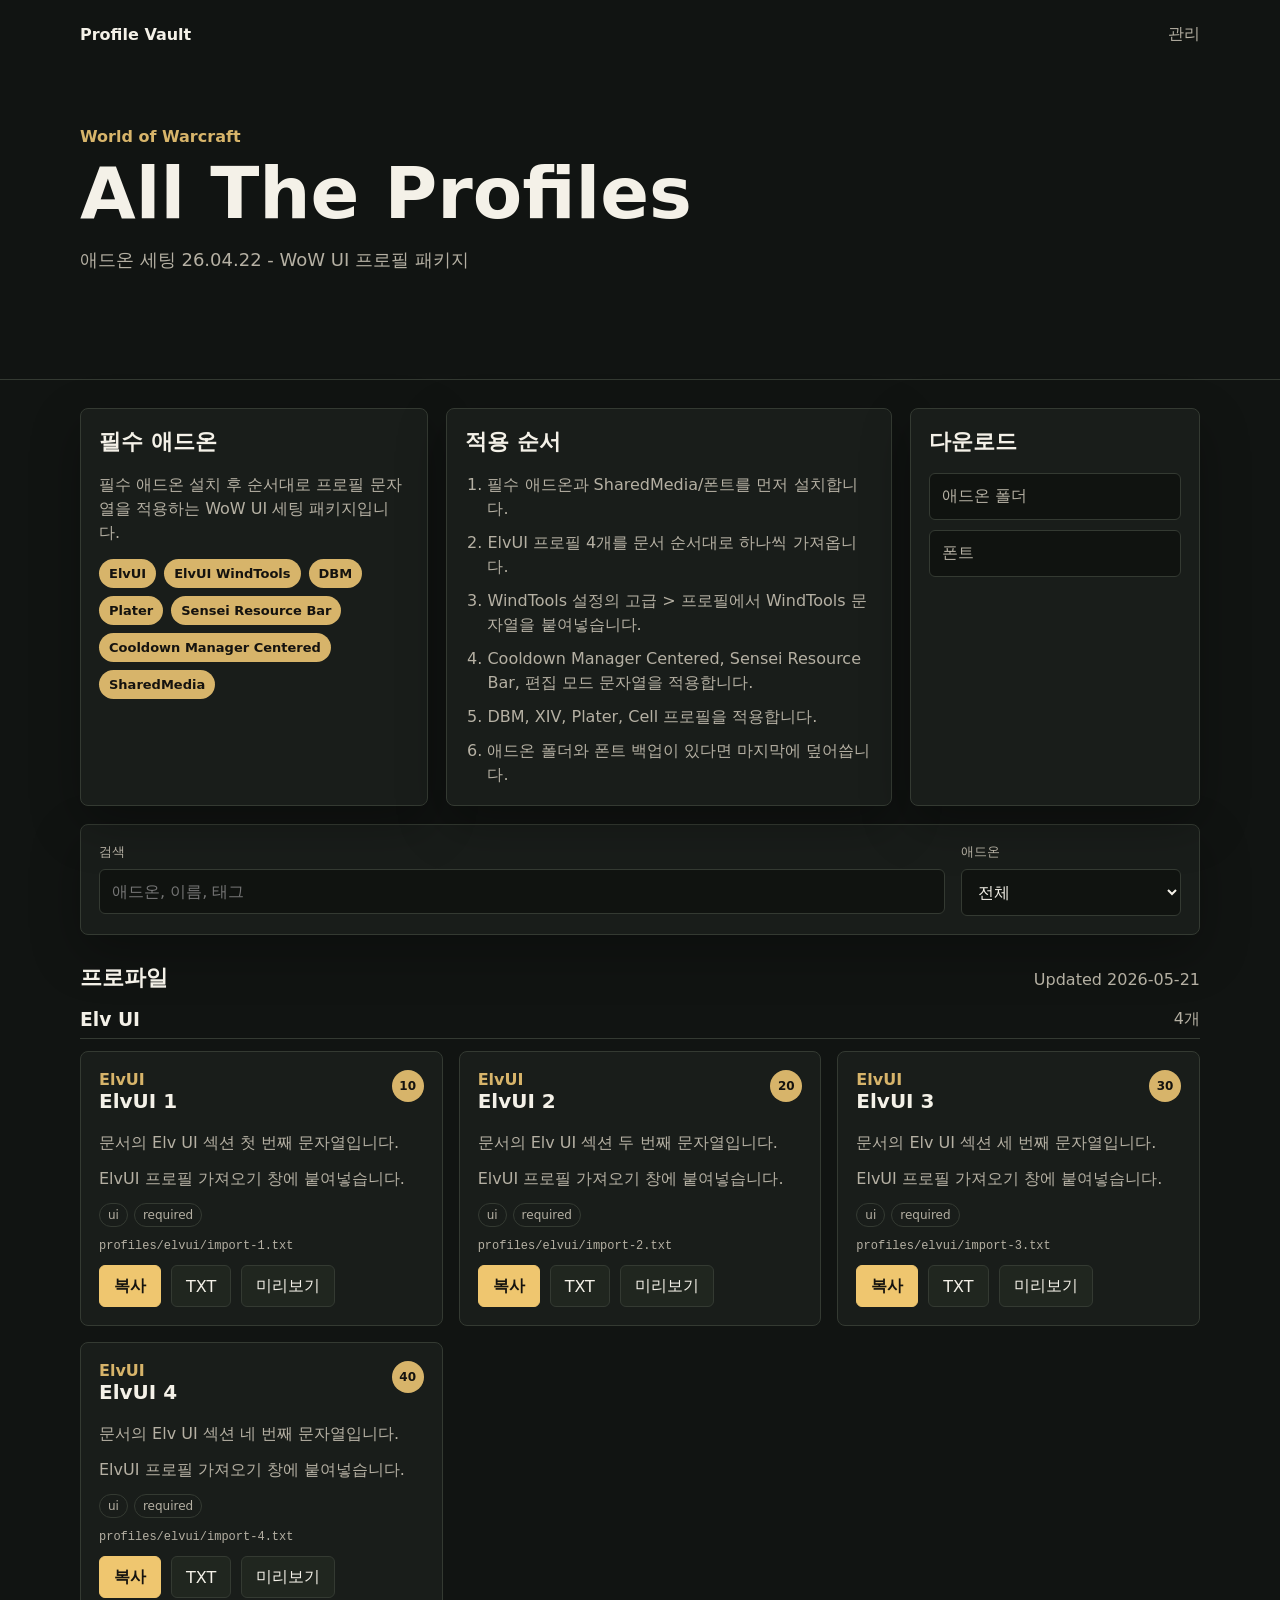
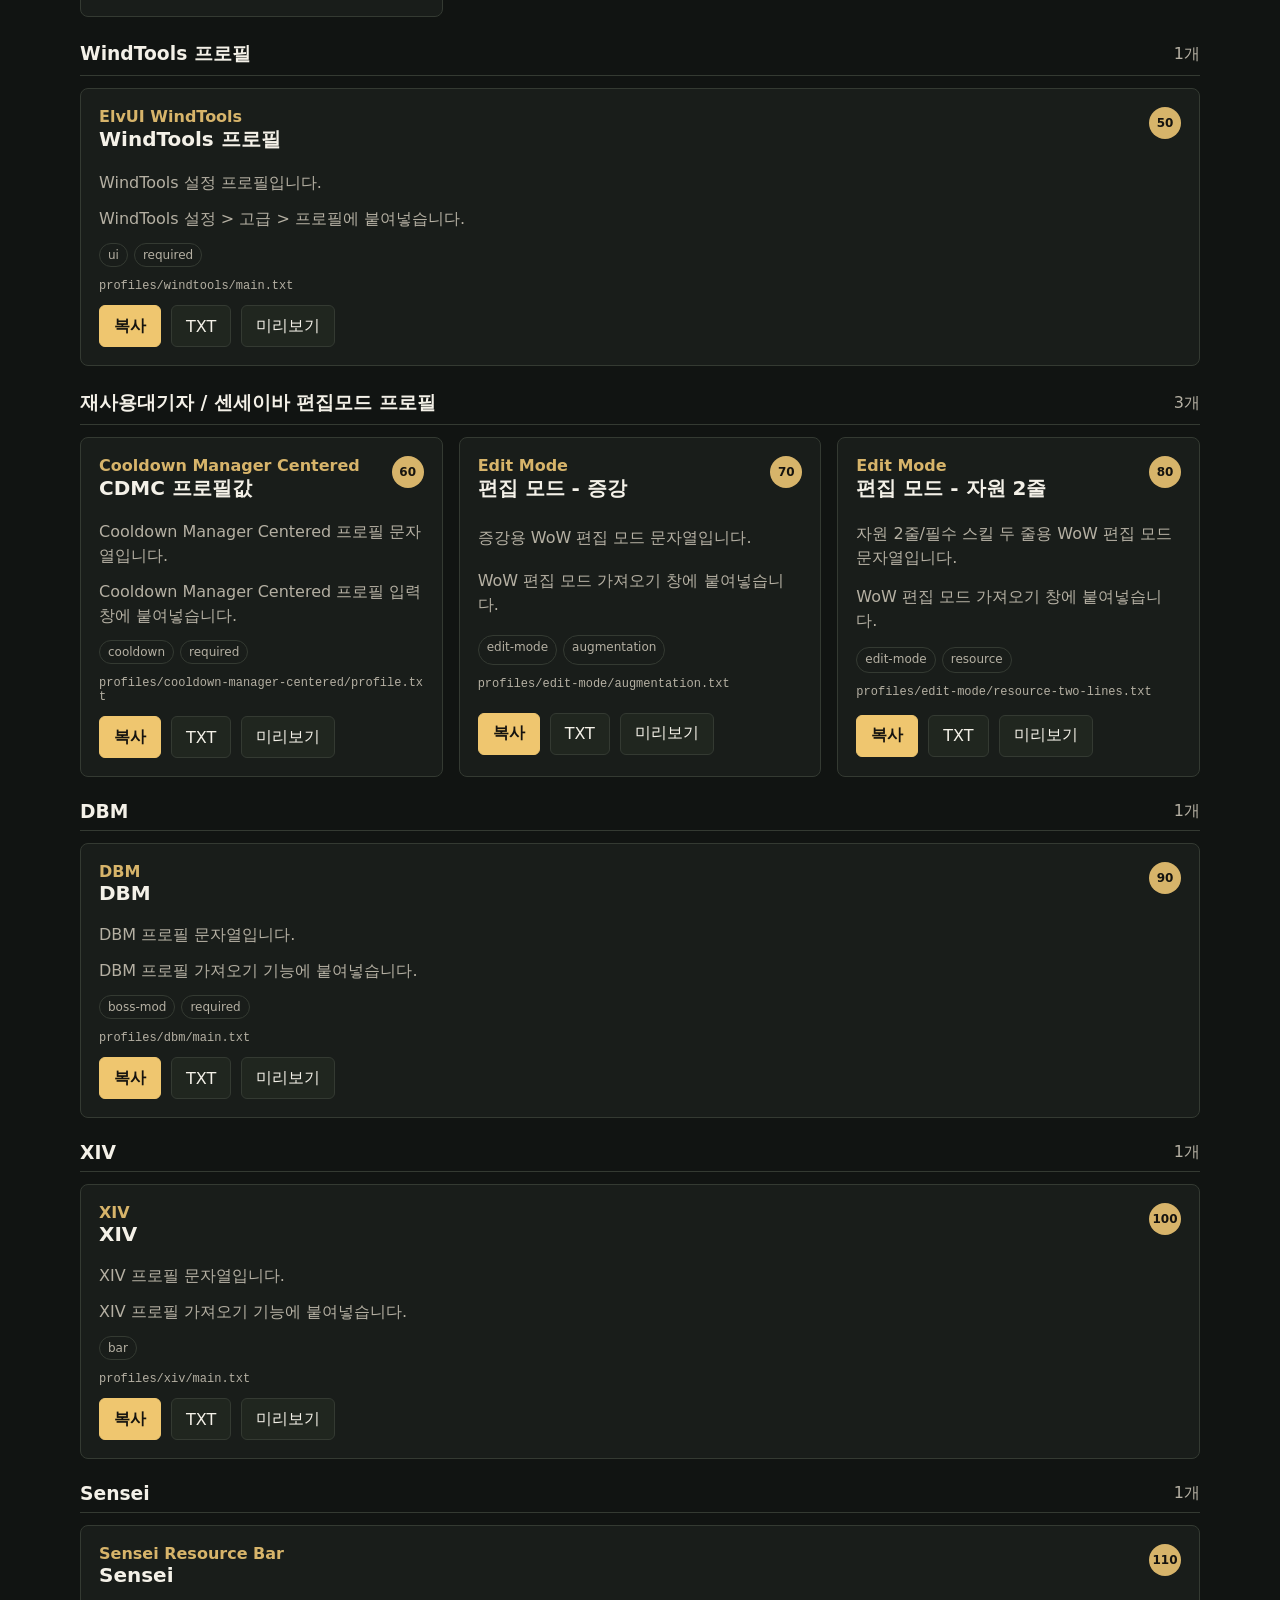
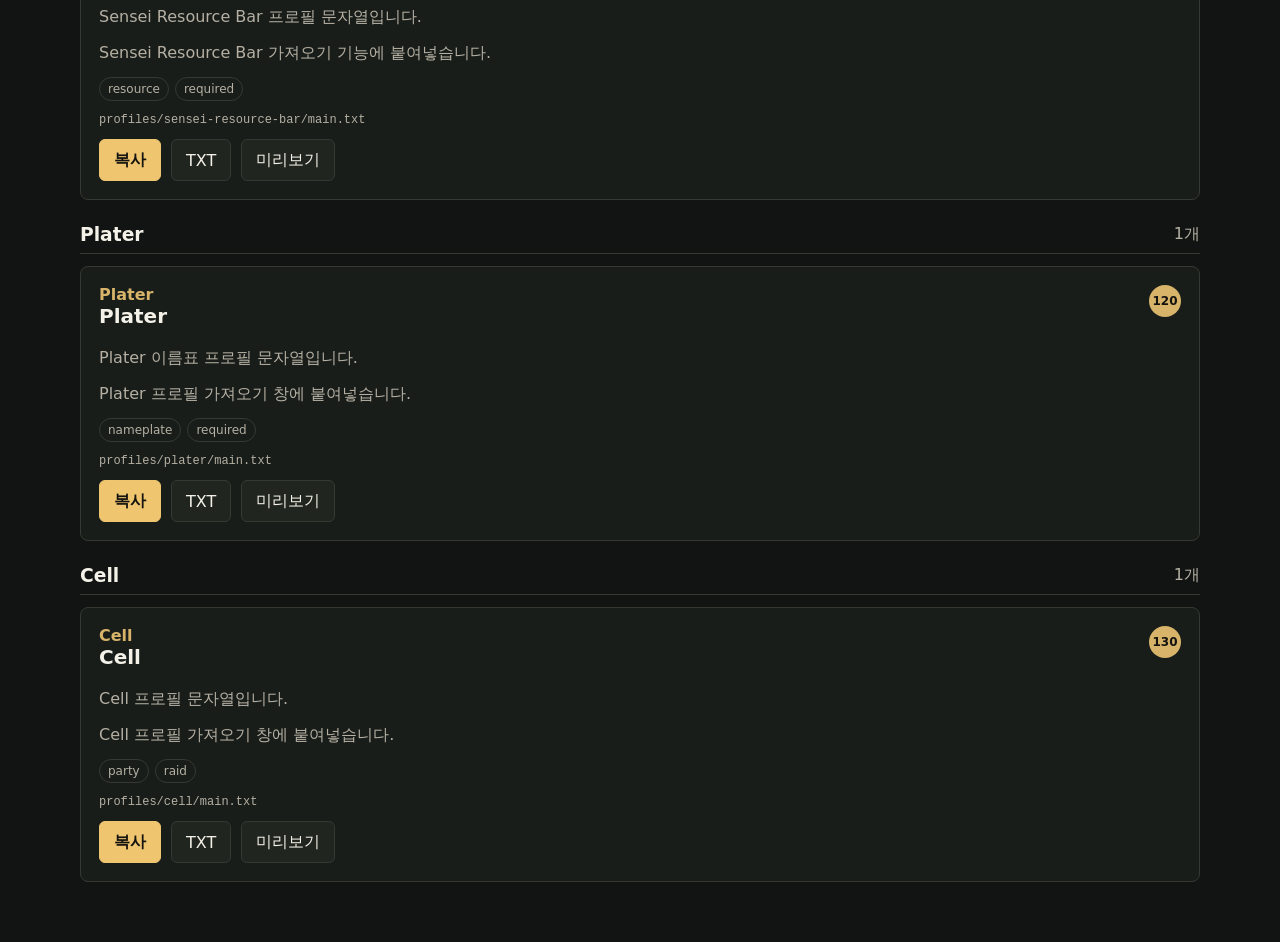
==== docs/index.html @ 1c7e0893 "Split-public-site-and-admin" ====
<!doctype html>
<html lang="ko">
  <head>
    <meta charset="utf-8">
    <meta name="viewport" content="width=device-width, initial-scale=1">
    <title>WoW Addon Profile Vault</title>
    <link rel="stylesheet" href="assets/styles.css">
    <script defer src="assets/app.js"></script>
  </head>
  <body>
    <header class="site-header">
      <nav class="topbar" aria-label="주요 메뉴">
        <a class="brand" href="index.html">Profile Vault</a>
        <a class="nav-link" href="admin.html">관리</a>
      </nav>
      <section class="hero">
        <div>
          <p class="eyebrow">World of Warcraft</p>
          <h1 id="site-title">애드온 프로파일 보관함</h1>
          <p id="site-subtitle">ElvUI, Details!, DBM, 편집 모드 프로파일을 한곳에서 복사하세요.</p>
        </div>
        <a id="download-link" class="button primary hidden" href="#" target="_blank" rel="noreferrer">백업 다운로드</a>
      </section>
    </header>

    <main class="layout">
      <section class="setup-overview">
        <div class="overview-block">
          <div class="section-heading">
            <h2>필수 애드온</h2>
          </div>
          <p id="package-summary" class="overview-copy"></p>
          <div id="required-addons" class="pill-list"></div>
        </div>
        <div class="overview-block">
          <div class="section-heading">
            <h2>적용 순서</h2>
          </div>
          <ol id="apply-order" class="step-list"></ol>
        </div>
        <div class="overview-block">
          <div class="section-heading">
            <h2>다운로드</h2>
          </div>
          <div id="resource-links" class="resource-list"></div>
        </div>
      </section>

      <section class="toolbar" aria-label="검색 및 필터">
        <label class="search-field">
          <span>검색</span>
          <input id="search-input" type="search" placeholder="애드온, 이름, 태그">
        </label>
        <label class="select-field">
          <span>애드온</span>
          <select id="addon-filter">
            <option value="">전체</option>
          </select>
        </label>
      </section>

      <section>
        <div class="section-heading">
          <h2>프로파일</h2>
          <p id="updated-at"></p>
        </div>
        <div id="profile-list" class="profile-grid"></div>
        <p id="empty-state" class="empty hidden">조건에 맞는 프로파일이 없습니다.</p>
      </section>
    </main>
  </body>
</html>
---- docs/assets/styles.css ----
:root {
  color-scheme: dark;
  --bg: #111412;
  --panel: #191d1a;
  --panel-strong: #20261f;
  --text: #f4f1e8;
  --muted: #b5b0a3;
  --line: #343a32;
  --accent: #d7b46a;
  --accent-strong: #efc66f;
  --danger: #e16f5f;
  --shadow: 0 18px 50px rgba(0, 0, 0, 0.28);
  font-family: Inter, ui-sans-serif, system-ui, -apple-system, BlinkMacSystemFont, "Segoe UI", sans-serif;
}

* {
  box-sizing: border-box;
}

body {
  margin: 0;
  background: var(--bg);
  color: var(--text);
}

a {
  color: inherit;
}

button,
input,
select,
textarea {
  font: inherit;
}

.site-header {
  min-height: 380px;
  background:
    linear-gradient(90deg, rgba(17, 20, 18, 0.92), rgba(17, 20, 18, 0.5)),
    url("https://images.unsplash.com/photo-1511512578047-dfb367046420?auto=format&fit=crop&w=1800&q=80");
  background-position: center;
  background-size: cover;
  border-bottom: 1px solid var(--line);
}

.site-header.compact {
  min-height: 270px;
}

.topbar,
.hero,
.layout {
  width: min(1120px, calc(100% - 32px));
  margin: 0 auto;
}

.topbar {
  height: 68px;
  display: flex;
  align-items: center;
  justify-content: space-between;
}

.brand {
  font-weight: 800;
  text-decoration: none;
  letter-spacing: 0;
}

.nav-link {
  color: var(--muted);
  text-decoration: none;
}

.hero {
  min-height: 300px;
  display: flex;
  align-items: center;
  justify-content: space-between;
  gap: 24px;
  padding-bottom: 34px;
}

.compact .hero {
  min-height: 190px;
}

.eyebrow {
  color: var(--accent);
  font-weight: 700;
  margin: 0 0 12px;
}

h1,
h2,
p {
  margin-top: 0;
}

h1 {
  max-width: 760px;
  font-size: clamp(38px, 6vw, 72px);
  line-height: 0.98;
  margin-bottom: 18px;
}

h2 {
  font-size: 22px;
  margin-bottom: 0;
}

h3,
h4 {
  margin-top: 0;
}

.hero p:not(.eyebrow) {
  max-width: 680px;
  color: var(--muted);
  font-size: 18px;
  line-height: 1.6;
  margin-bottom: 0;
}

.layout {
  padding: 28px 0 60px;
}

.toolbar,
.panel {
  background: var(--panel);
  border: 1px solid var(--line);
  border-radius: 8px;
  box-shadow: var(--shadow);
}

.setup-overview {
  display: grid;
  grid-template-columns: minmax(0, 0.9fr) minmax(0, 1.15fr) minmax(0, 0.75fr);
  gap: 18px;
  margin-bottom: 18px;
}

.overview-block {
  background: var(--panel);
  border: 1px solid var(--line);
  border-radius: 8px;
  padding: 18px;
  box-shadow: var(--shadow);
}

.pill-list {
  display: flex;
  flex-wrap: wrap;
  gap: 8px;
}

.overview-copy {
  color: var(--muted);
  line-height: 1.5;
  margin-bottom: 14px;
}

.pill {
  color: #15130f;
  background: var(--accent);
  border-radius: 999px;
  padding: 7px 10px;
  font-size: 13px;
  font-weight: 800;
}

.step-list {
  display: grid;
  gap: 10px;
  margin: 0;
  padding-left: 22px;
  color: var(--muted);
  line-height: 1.5;
}

.resource-list {
  display: grid;
  gap: 10px;
}

.resource-item {
  display: flex;
  align-items: center;
  justify-content: space-between;
  gap: 12px;
  color: var(--text);
  background: #101310;
  border: 1px solid var(--line);
  border-radius: 6px;
  padding: 12px;
  text-decoration: none;
}

.resource-item.disabled {
  color: var(--muted);
}

.resource-item small {
  color: var(--muted);
}

.toolbar {
  display: grid;
  grid-template-columns: 1fr 220px;
  gap: 16px;
  padding: 18px;
  margin-bottom: 28px;
}

label span {
  display: block;
  color: var(--muted);
  font-size: 13px;
  margin-bottom: 8px;
}

input,
select,
textarea {
  width: 100%;
  color: var(--text);
  background: #101310;
  border: 1px solid var(--line);
  border-radius: 6px;
  padding: 12px 12px;
  outline: none;
}

textarea {
  resize: vertical;
  min-height: 180px;
  font-family: "Cascadia Mono", Consolas, monospace;
  line-height: 1.45;
}

input:focus,
select:focus,
textarea:focus {
  border-color: var(--accent);
}

.section-heading {
  display: flex;
  align-items: baseline;
  justify-content: space-between;
  gap: 16px;
  margin-bottom: 16px;
}

.section-heading p {
  color: var(--muted);
  margin-bottom: 0;
}

.profile-grid {
  display: grid;
  gap: 24px;
}

.profile-group {
  display: grid;
  gap: 12px;
}

.group-heading {
  display: flex;
  align-items: center;
  justify-content: space-between;
  border-bottom: 1px solid var(--line);
  padding-bottom: 8px;
}

.group-heading h3 {
  margin-bottom: 0;
}

.group-heading span,
.instruction {
  color: var(--muted);
}

.profile-grid-inner {
  display: grid;
  grid-template-columns: repeat(auto-fit, minmax(290px, 1fr));
  gap: 16px;
}

.profile-card {
  display: grid;
  gap: 12px;
  background: var(--panel);
  border: 1px solid var(--line);
  border-radius: 8px;
  padding: 18px;
}

.profile-card header {
  display: flex;
  align-items: flex-start;
  justify-content: space-between;
  gap: 14px;
}

.profile-card h4 {
  margin: 0 0 6px;
  font-size: 20px;
}

.profile-card .addon {
  color: var(--accent);
  font-weight: 700;
}

.order-badge {
  min-width: 32px;
  height: 32px;
  display: inline-flex;
  align-items: center;
  justify-content: center;
  color: #15130f;
  background: var(--accent);
  border-radius: 50%;
  font-size: 12px;
  font-weight: 900;
}

.profile-card p {
  color: var(--muted);
  line-height: 1.5;
  margin-bottom: 0;
}

.profile-body {
  max-height: 130px;
  overflow: hidden;
  color: #d9d5ca;
  background: #0e110f;
  border: 1px solid var(--line);
  border-radius: 6px;
  padding: 12px;
  white-space: pre-wrap;
  word-break: break-all;
  font-family: "Cascadia Mono", Consolas, monospace;
  font-size: 12px;
}

.profile-body:not(.hidden) {
  max-height: 260px;
  overflow: auto;
}

.profile-meta {
  color: var(--muted);
  font-family: "Cascadia Mono", Consolas, monospace;
  font-size: 12px;
  word-break: break-all;
}

.tags {
  display: flex;
  flex-wrap: wrap;
  gap: 6px;
}

.tag {
  color: var(--muted);
  border: 1px solid var(--line);
  border-radius: 999px;
  padding: 4px 8px;
  font-size: 12px;
}

.button {
  min-height: 42px;
  display: inline-flex;
  align-items: center;
  justify-content: center;
  gap: 8px;
  color: var(--text);
  background: var(--panel-strong);
  border: 1px solid var(--line);
  border-radius: 6px;
  padding: 0 14px;
  cursor: pointer;
  text-decoration: none;
  white-space: nowrap;
}

.button:hover {
  border-color: var(--accent);
}

.button.primary {
  color: #15130f;
  background: var(--accent-strong);
  border-color: var(--accent-strong);
  font-weight: 800;
}

.button.danger {
  color: var(--danger);
}

.hidden {
  display: none !important;
}

.empty {
  color: var(--muted);
  padding: 32px;
  text-align: center;
  border: 1px dashed var(--line);
  border-radius: 8px;
}

.admin-layout {
  display: grid;
  gap: 18px;
}

.panel {
  padding: 18px;
}

.form-grid {
  display: grid;
  grid-template-columns: repeat(2, minmax(0, 1fr));
  gap: 16px;
}

.wide,
.actions {
  grid-column: 1 / -1;
}

.actions {
  display: flex;
  flex-wrap: wrap;
  gap: 10px;
}

.compact-actions {
  align-items: center;
}

.file-field {
  display: block;
  margin-top: 16px;
}

.admin-list {
  display: grid;
  gap: 10px;
}

.admin-item {
  width: 100%;
  display: flex;
  align-items: center;
  justify-content: space-between;
  gap: 16px;
  color: var(--text);
  background: #101310;
  border: 1px solid var(--line);
  border-radius: 6px;
  padding: 14px;
  text-align: left;
  cursor: pointer;
}

.admin-item strong {
  display: block;
}

.admin-item span {
  color: var(--muted);
}

.admin-item small {
  display: block;
  color: var(--muted);
  font-family: "Cascadia Mono", Consolas, monospace;
  font-size: 12px;
  margin-top: 5px;
  word-break: break-all;
}

@media (max-width: 760px) {
  .hero {
    align-items: flex-start;
    justify-content: flex-end;
    flex-direction: column;
  }

  .toolbar,
  .setup-overview,
  .form-grid {
    grid-template-columns: 1fr;
  }

  .section-heading {
    align-items: flex-start;
    flex-direction: column;
  }
}
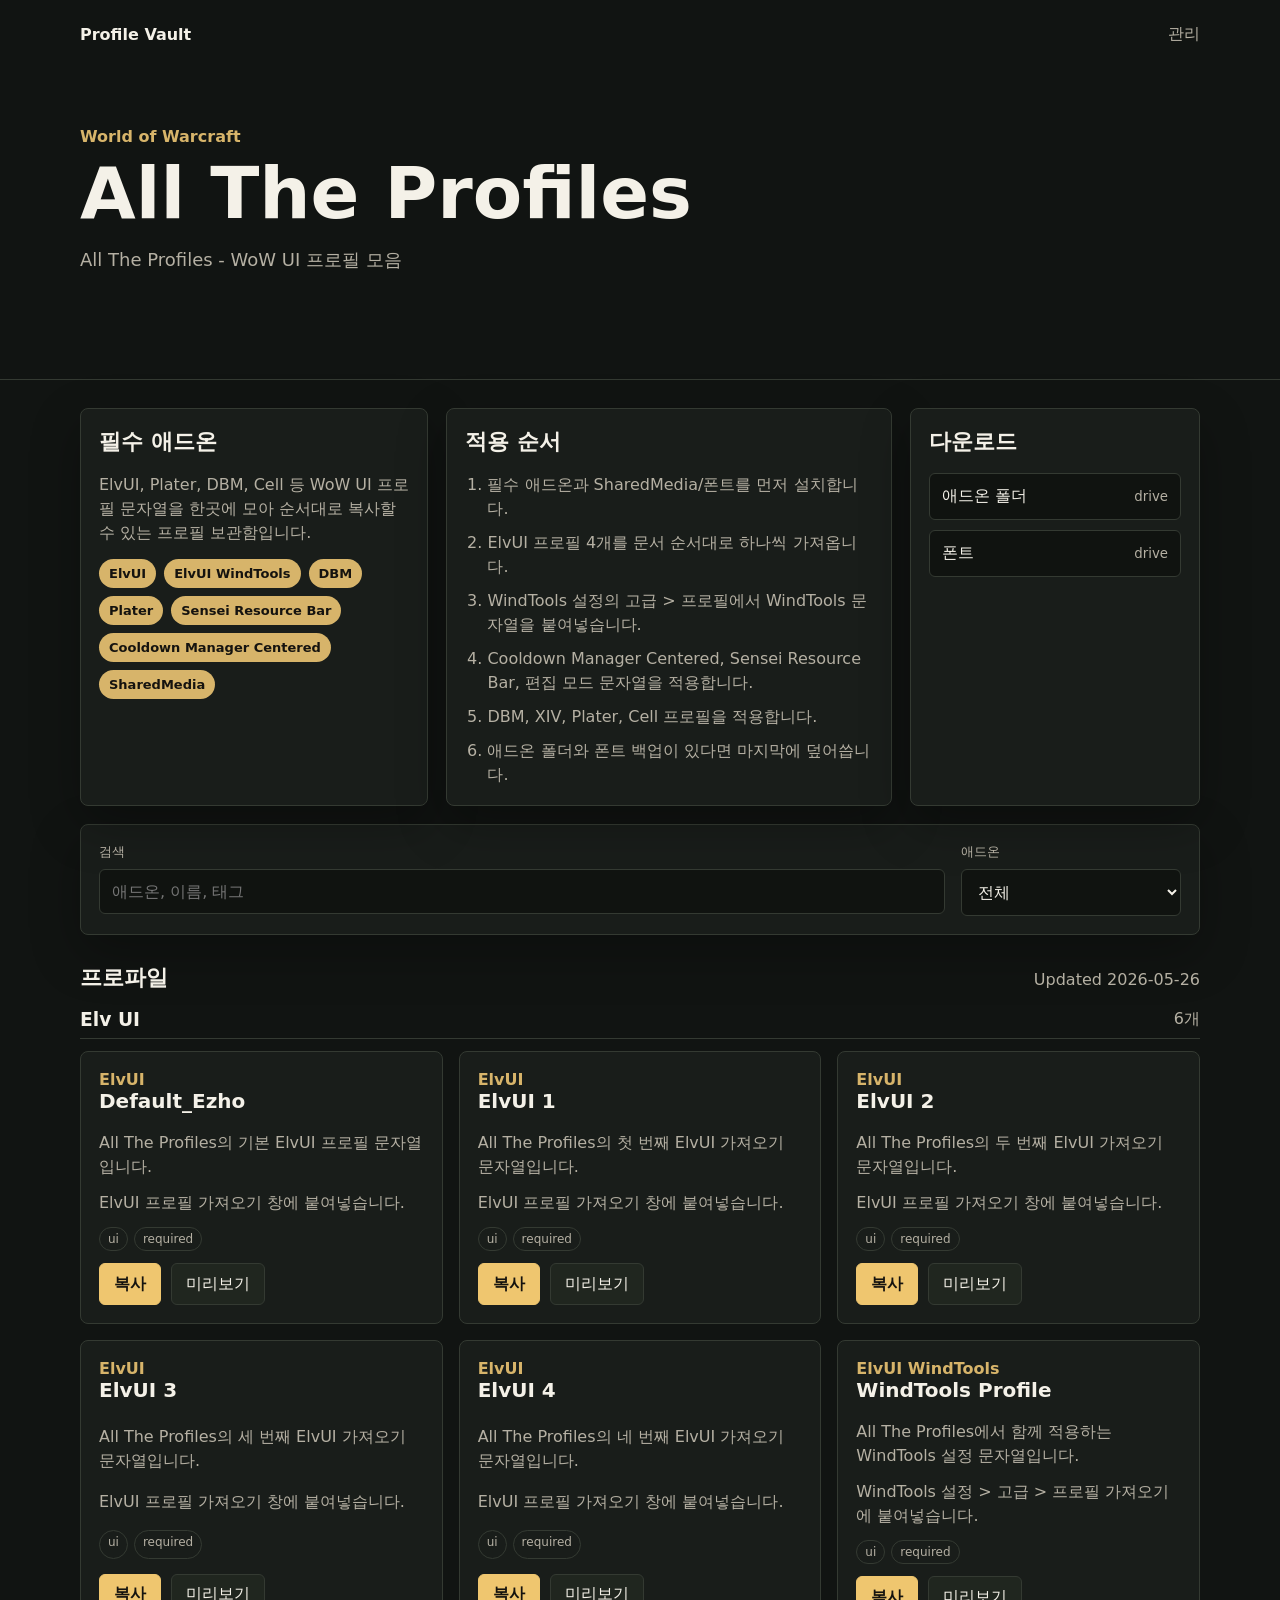
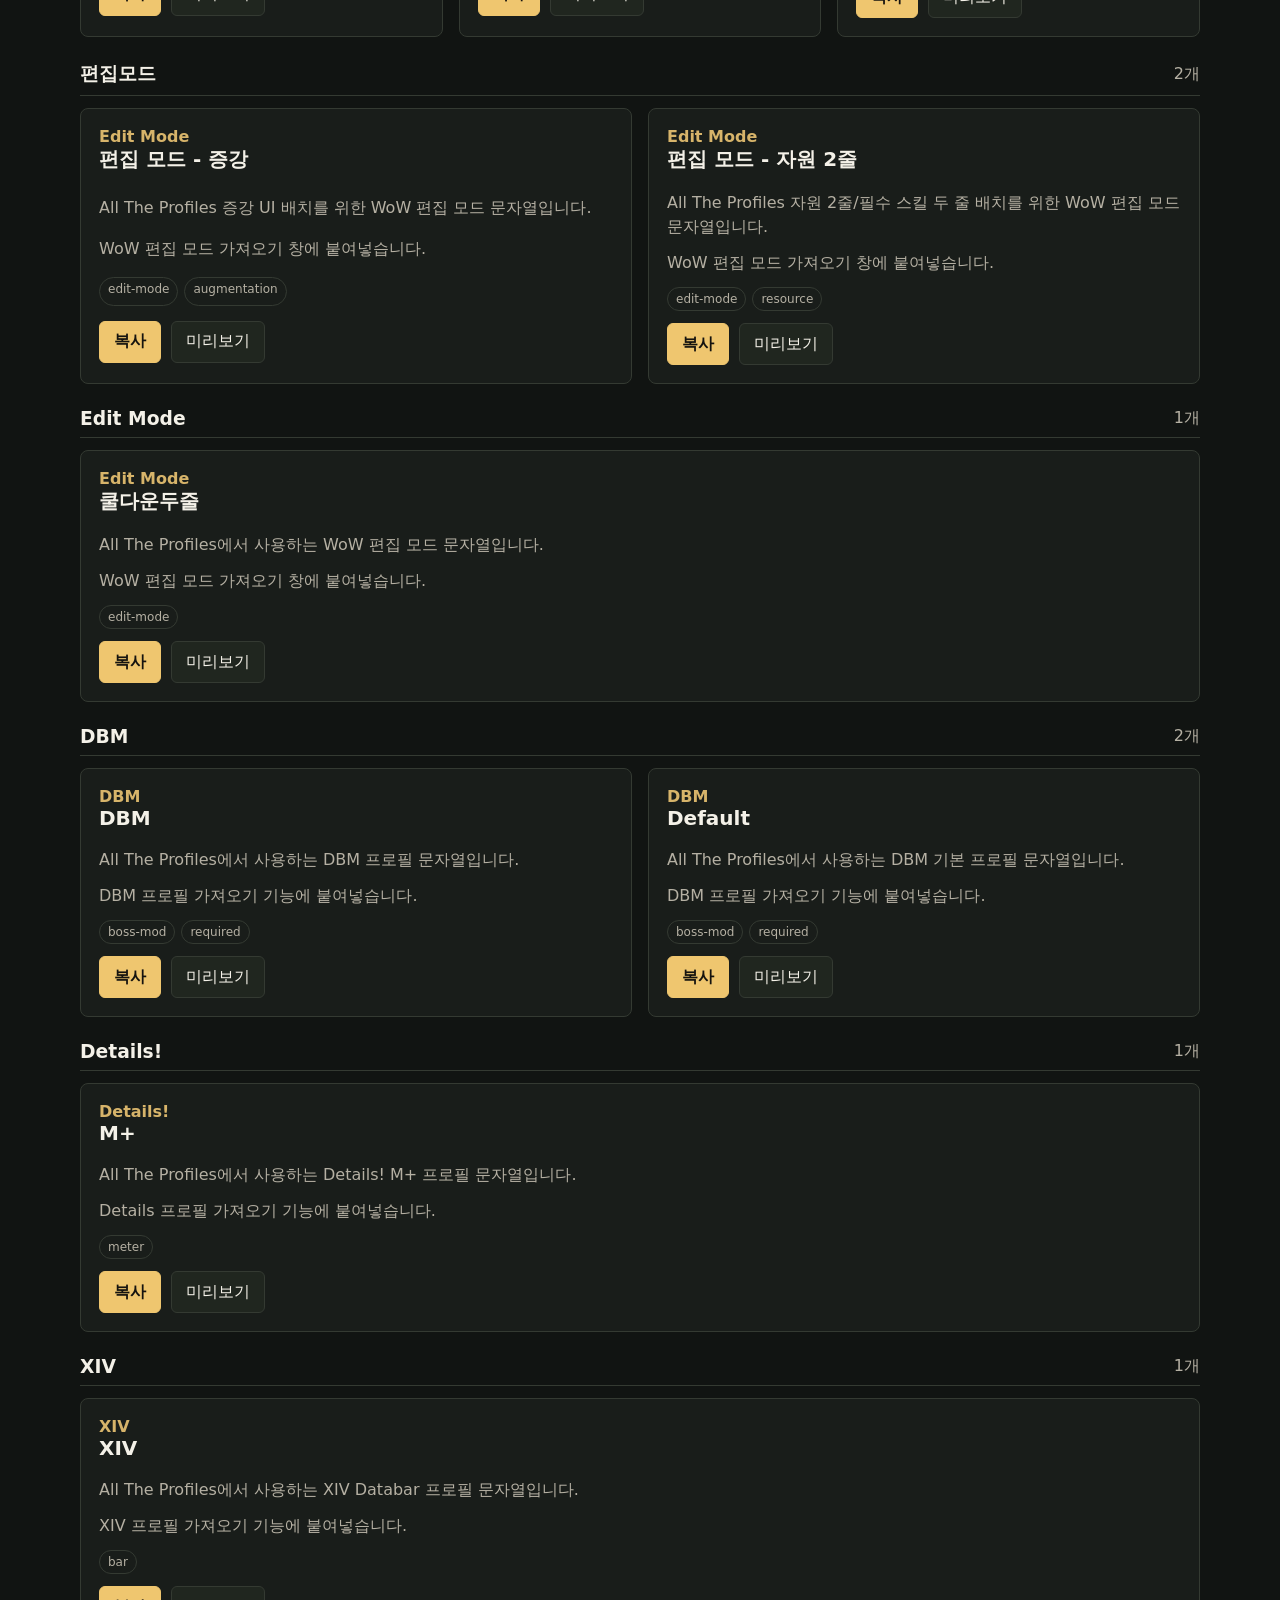
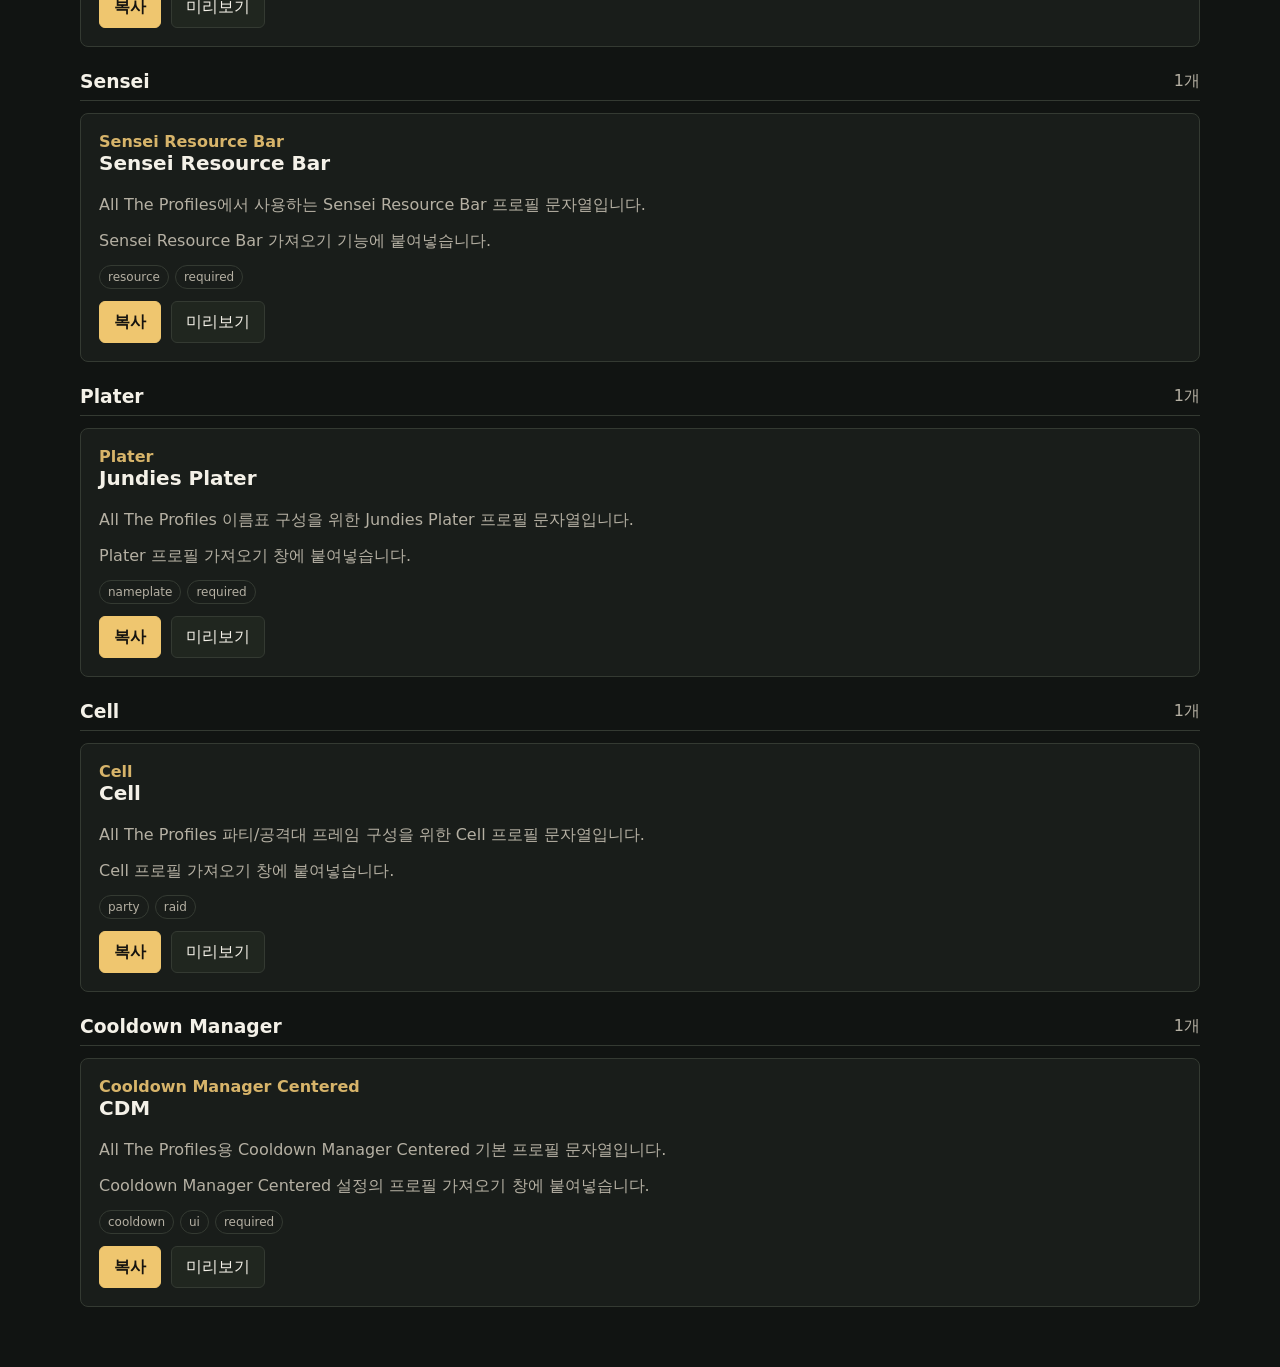
==== commit 9f283848: "Update site descriptions" ====
--- a/docs/index.html
+++ b/docs/index.html
@@ -16,10 +16,9 @@
       <section class="hero">
         <div>
           <p class="eyebrow">World of Warcraft</p>
-          <h1 id="site-title">애드온 프로파일 보관함</h1>
-          <p id="site-subtitle">ElvUI, Details!, DBM, 편집 모드 프로파일을 한곳에서 복사하세요.</p>
+          <h1 id="site-title">All The Profiles</h1>
+          <p id="site-subtitle">WoW UI 프로필 문자열을 한곳에서 확인하고 복사하세요.</p>
         </div>
-        <a id="download-link" class="button primary hidden" href="#" target="_blank" rel="noreferrer">백업 다운로드</a>
       </section>
     </header>
 
